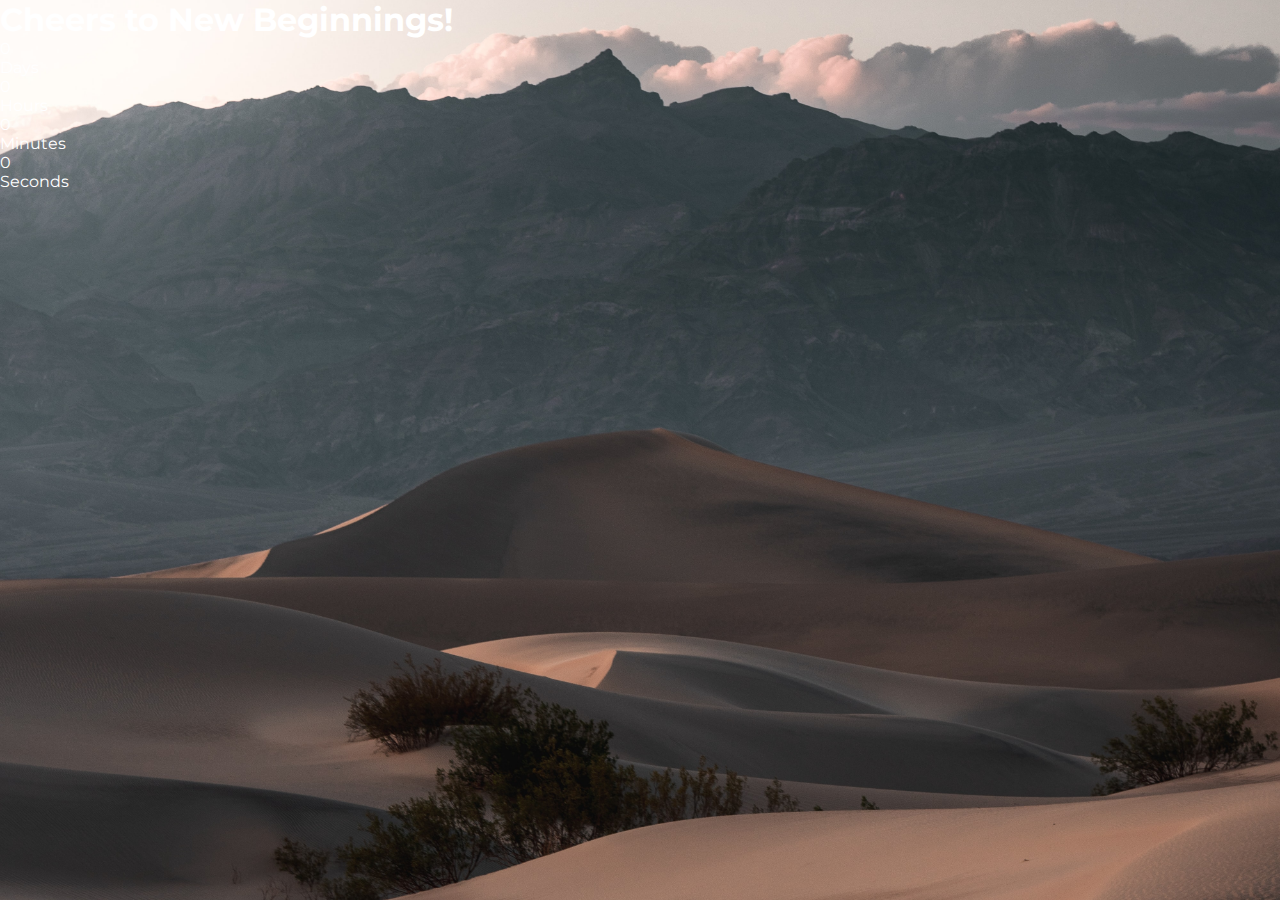
==== countdown-timer /index.html @ bd6b2342 "Added a background image and a digital clock folder" ====
<!DOCTYPE html>
<html lang="en">
<head>
    <meta charset="UTF-8">
    <meta http-equiv="X-UA-Compatible" content="IE=edge">
    <meta name="viewport" content="width=device-width, initial-scale=1.0">
    <title>A Simple Digital clock</title>
    <link rel="stylesheet" href="/countdown-timer/style.css">
    <script src="script.js" defer></script>
</head>
<body>
    <h1>Cheers to New Beginnings!</h1>
    <div class="countdown-container">
        <div class="countdown-desc days-wrapper">
            <p class="big-text" id="days">0</p>
            <span>Days</span>
        </div>
        <div class="countdown-desc hours-wrapper">
            <p class="big-text" id="hours">0</p>
            <span>Hours</span>
        </div>
        <div class="countdown-desc mins-wrapper">
            <p class="big-text" id="mins">0</p>
            <span>Minutes</span>
        </div>
        <div class="countdown-desc secs-wrapper">
            <p class="big-text" id="secs">0</p>
            <span>Seconds</span>
        </div>
    </div>
</body>
</html>
---- countdown-timer/style.css ----
@import url('https://fonts.googleapis.com/css2?family=Montserrat:wght@400;500;600&display=swap');

* {
    box-sizing: border-box;
    margin: 0;
    padding: 0;
}

body {
    font-family: "Montserrat", sans-serif;
    color: white;
    background-image: url('./image/bground.jpg');
    height: 100vh;
    background-position: center;
    background-repeat: no-repeat;
    background-size: cover;
}

.countdwn-container {
    width: 80%;
    margin: 0 auto;
    /* border: 1px solid red;  */
    display: flex;
}
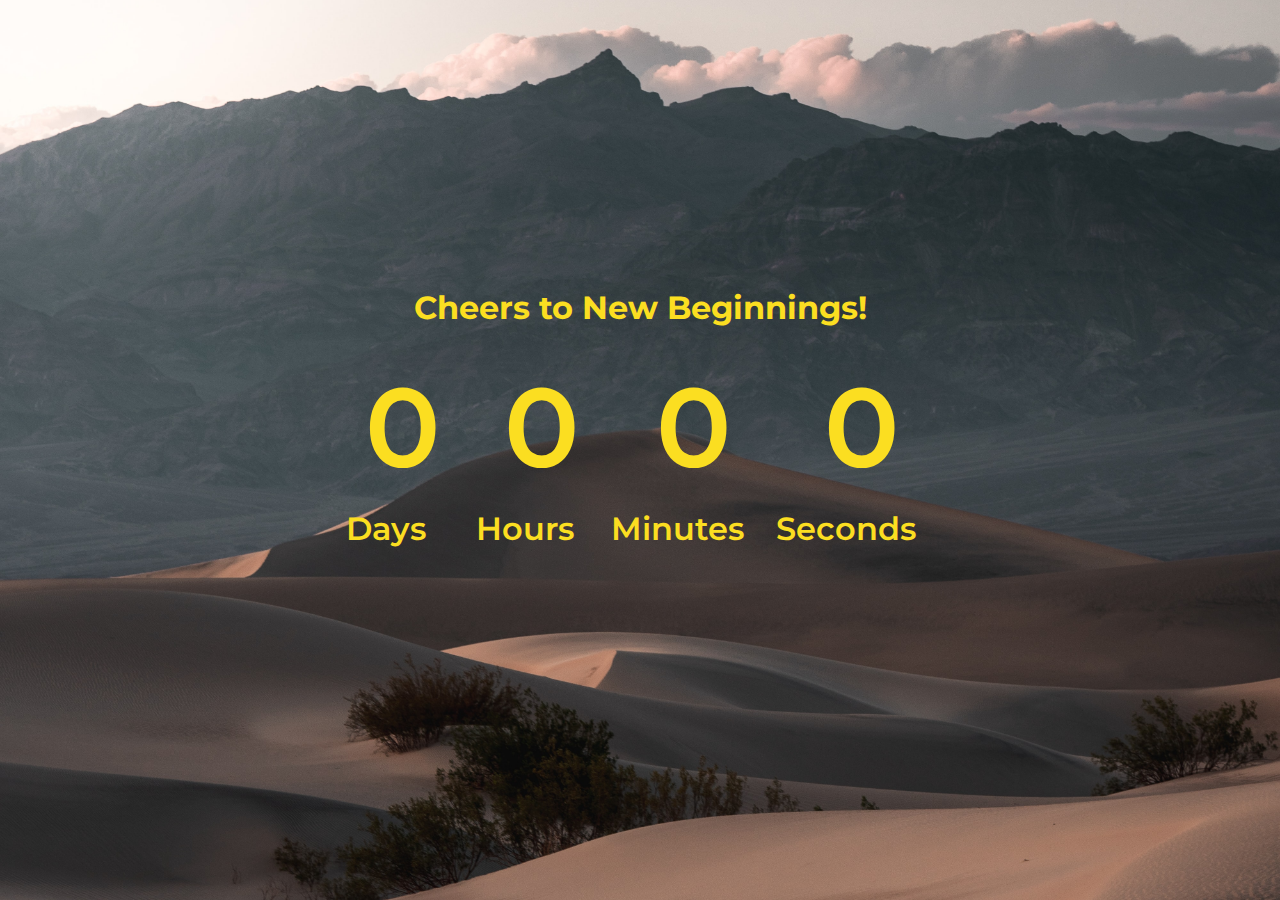
==== commit 24f10c95: "Cleaned up the code and changed the color of the texts" ====
--- a/countdown-timer /index.html
+++ b/countdown-timer /index.html
@@ -5,12 +5,12 @@
     <meta http-equiv="X-UA-Compatible" content="IE=edge">
     <meta name="viewport" content="width=device-width, initial-scale=1.0">
     <title>A Simple Digital clock</title>
-    <link rel="stylesheet" href="/countdown-timer/style.css">
+    <link rel="stylesheet" href="/countdown-timer /style.css">
     <script src="script.js" defer></script>
 </head>
 <body>
     <h1>Cheers to New Beginnings!</h1>
-    <div class="countdown-container">
+    <div class="countdown-container" id = "end-countdown">
         <div class="countdown-desc days-wrapper">
             <p class="big-text" id="days">0</p>
             <span>Days</span>
--- a/countdown-timer /style.css
+++ b/countdown-timer /style.css
@@ -0,0 +1,55 @@
+@import url('https://fonts.googleapis.com/css2?family=Montserrat:wght@400;500;600&display=swap');
+
+* {
+    box-sizing: border-box;
+    margin: 0;
+    padding: 0;
+}
+
+body {
+    font-family: "Montserrat", sans-serif;
+    color: rgb(251, 222, 33);
+    font-weight: 600;
+    background-image: url('./image/bground.jpg');
+    min-height: 100vh;
+    background-position: center center;
+    background-repeat: no-repeat;
+    background-size: cover;
+    display: flex;
+    flex-direction: column;
+    justify-content: center;
+    align-items: center;
+}
+h1 {
+    font: 4rem;
+    text-align: center;
+    margin-top: -3rem;
+}
+.countdown-container {
+    width: 80%;
+    margin: 0 auto;
+    display: flex;
+    justify-content: center;
+    align-items: center;
+}
+#end-countdown {
+    display: flex;
+    font-size: 6rem;
+}
+
+.big-text {
+    font-size: 7rem;
+    margin: 2rem;
+    margin-bottom: -3rem;
+}
+
+.countdown-desc {
+    text-align: center;
+
+}
+
+.countdown-desc span{
+  font-size: 2rem;
+  margin-right: 2rem;
+ 
+}